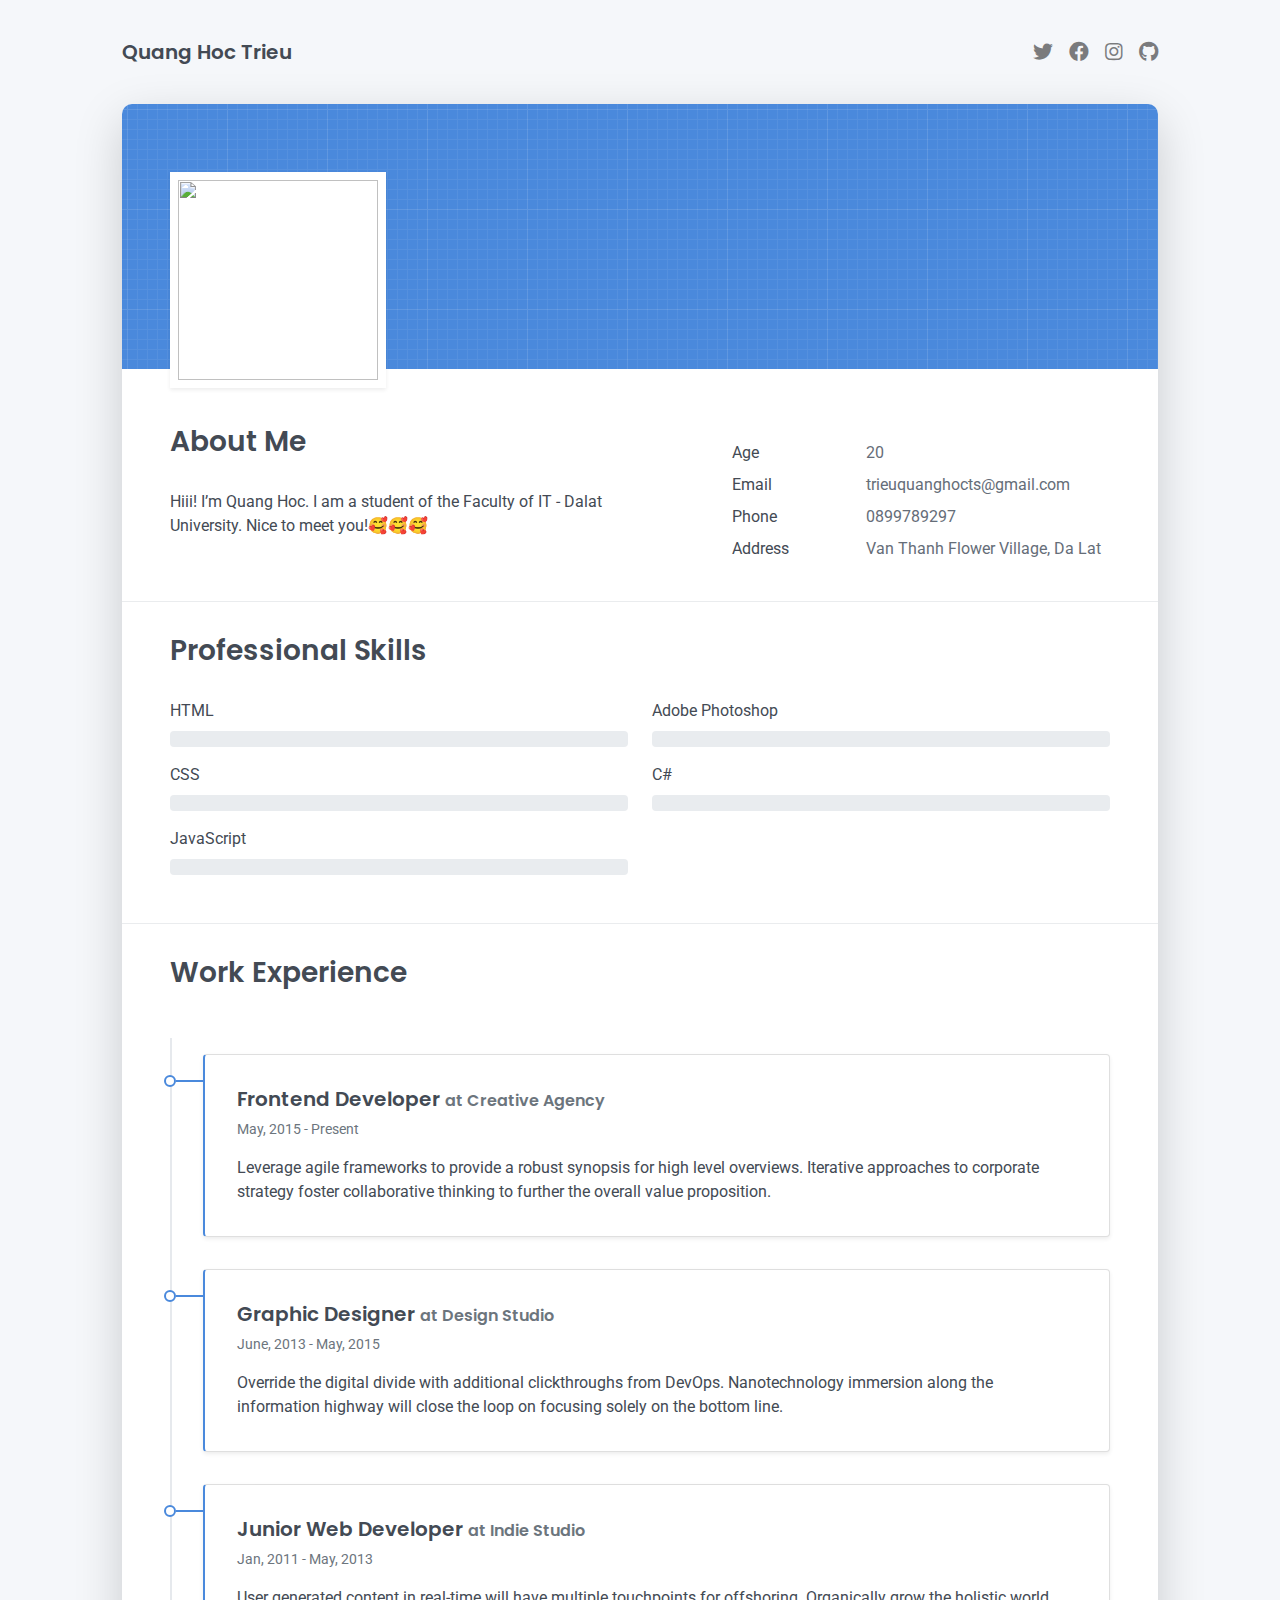
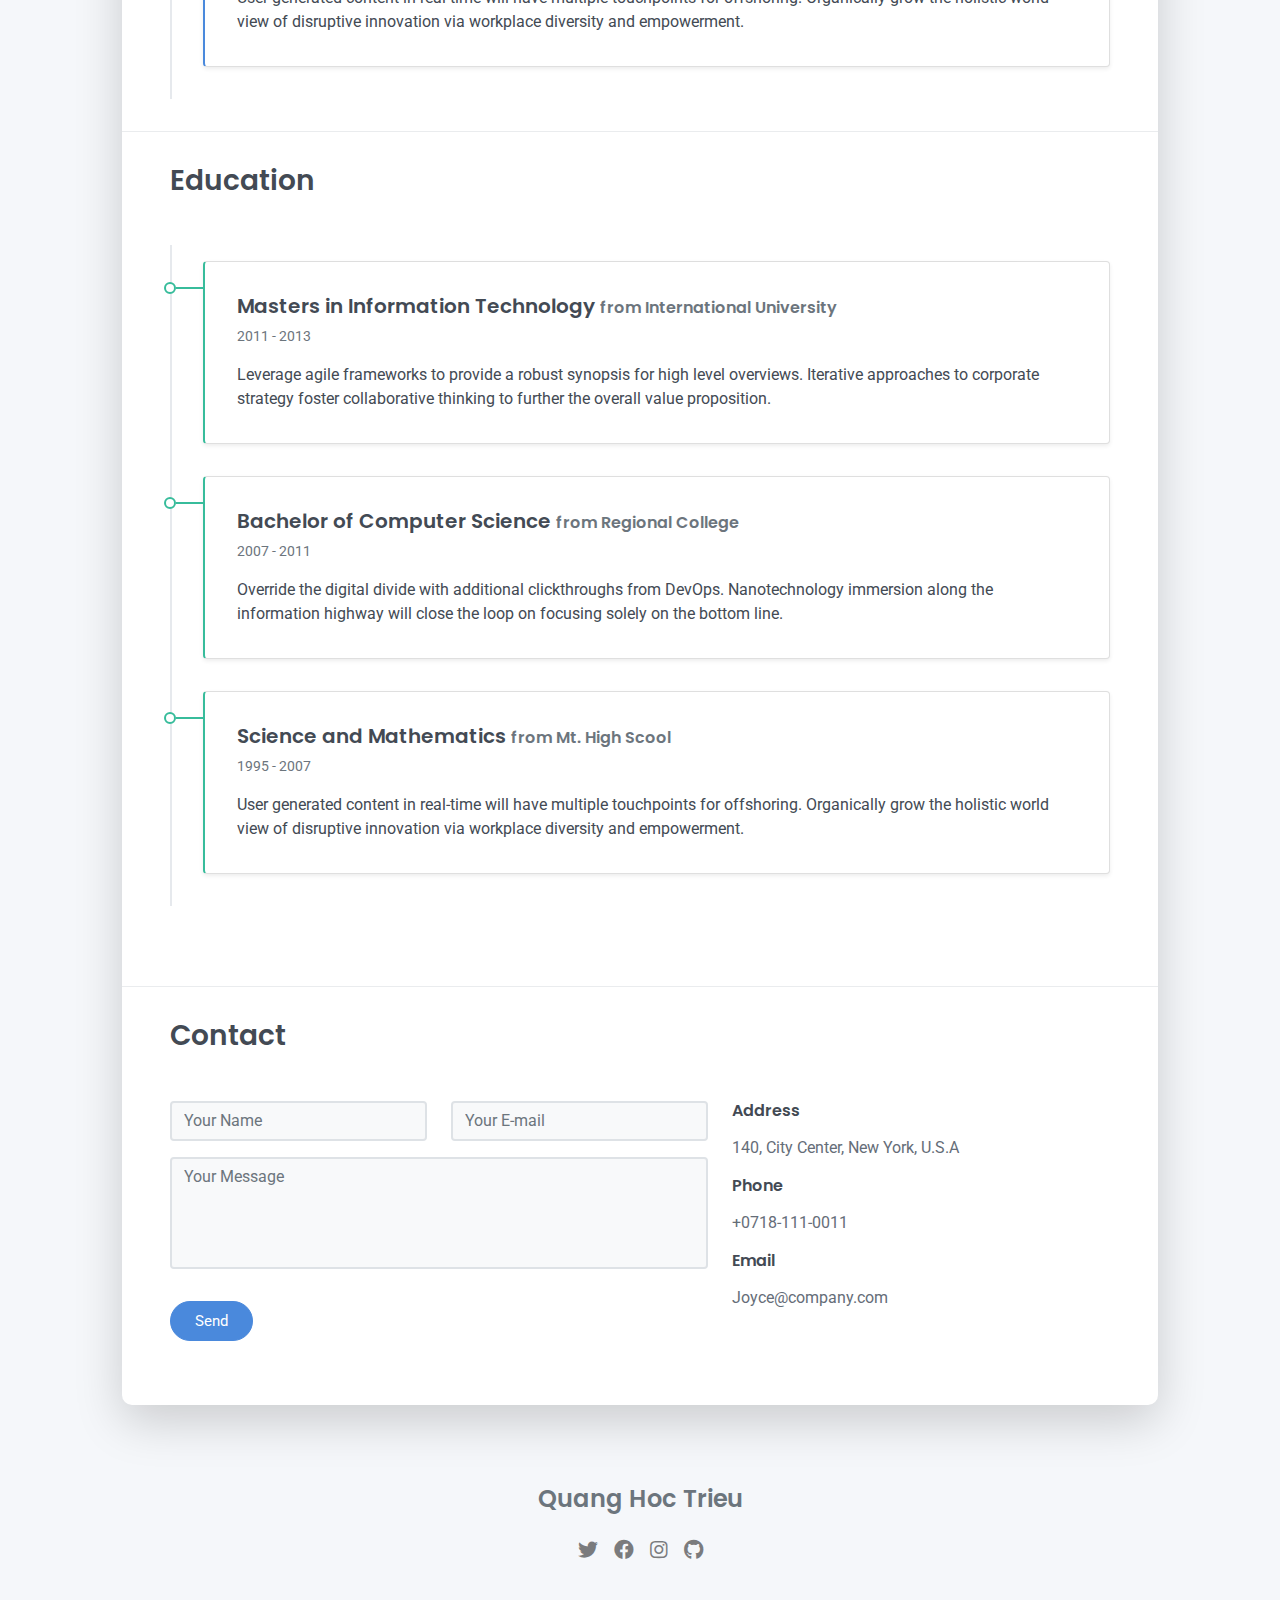
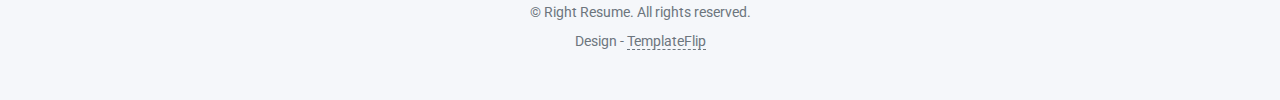
==== index.html @ ffb04900 "Add files via upload" ====
<!DOCTYPE html>
<html lang="en-US">
  <head>
    <meta charset="UTF-8">
    <meta http-equiv="X-UA-Compatible" content="IE=edge">
    <meta name="viewport" content="width=device-width, initial-scale=1">
    <title>Right Resume</title>
    <link rel="preconnect" href="https://fonts.gstatic.com" crossorigin="crossorigin"/>
    <link rel="preload" as="style" href="https://fonts.googleapis.com/css2?family=Poppins:wght@600&amp;family=Roboto:wght@300;400;500;700&amp;display=swap"/>
    <link rel="stylesheet" href="https://fonts.googleapis.com/css2?family=Poppins:wght@600&amp;family=Roboto:wght@300;400;500;700&amp;display=swap" media="print" onload="this.media='all'"/>
    <noscript>
      <link rel="stylesheet" href="https://fonts.googleapis.com/css2?family=Poppins:wght@600&amp;family=Roboto:wght@300;400;500;700&amp;display=swap"/>
    </noscript>
    <link href="css/font-awesome/css/all.min.css?ver=1.2.0" rel="stylesheet">
    <link href="css/bootstrap.min.css?ver=1.2.0" rel="stylesheet">
    <link href="css/aos.css?ver=1.2.0" rel="stylesheet">
    <link href="css/main.css?ver=1.2.0" rel="stylesheet">
    <noscript>
      <style type="text/css">
        [data-aos] {
            opacity: 1 !important;
            transform: translate(0) scale(1) !important;
        }
      </style>
    </noscript>
  </head>
  <body id="top">
    <header class="d-print-none">
      <div class="container text-center text-lg-left">
        <div class="py-3 clearfix">
          <h1 class="site-title mb-0">Quang Hoc Trieu</h1>
          <div class="site-nav">
            <nav role="navigation">
              <ul class="nav justify-content-center">
                <li class="nav-item"><a class="nav-link" href="https://twitter.com" title="Twitter"><i class="fab fa-twitter"></i><span class="menu-title sr-only">Twitter</span></a>
                </li>
                <li class="nav-item"><a class="nav-link" href="https://www.facebook.com/wanghoctrieu" title="Facebook"><i class="fab fa-facebook"></i><span class="menu-title sr-only">Facebook</span></a>
                </li>
                <li class="nav-item"><a class="nav-link" href="https://www.instagram.com/_wang.hoc_" title="Instagram"><i class="fab fa-instagram"></i><span class="menu-title sr-only">Instagram</span></a>
                </li>
                <li class="nav-item"><a class="nav-link" href="https://github.com/wanghoc" title="Github"><i class="fab fa-github"></i><span class="menu-title sr-only">Github</span></a>
                </li>
              </ul>
            </nav>
          </div>
        </div>
      </div>
    </header>
    <div class="page-content">
      <div class="container">
<div class="cover shadow-lg bg-white">
  <div class="cover-bg p-3 p-lg-4 text-white">
    <div class="row">
      <div class="col-lg-4 col-md-5">
        <div class="avatar hover-effect bg-white shadow-sm p-1"><img src="images/avatar.jpg" width="200" height="200"/></div>
      </div>
      <div class="col-lg-8 col-md-7 text-center text-md-start">
        <h2 class="h1 mt-2" data-aos="fade-left" data-aos-delay="0">Quang Hoc Trieu</h2>
        <p data-aos="fade-left" data-aos-delay="100">Graphic Designer & Web Developer</p>
        <div class="d-print-none" data-aos="fade-left" data-aos-delay="200"><a class="btn btn-light text-dark shadow-sm mt-1 me-1" href="CV.pdf" target="_blank">Download CV</a><a class="btn btn-success shadow-sm mt-1" href="#contact">Hire Me</a></div>
      </div>
    </div>
  </div>
  <div class="about-section pt-4 px-3 px-lg-4 mt-1">
    <div class="row">
      <div class="col-md-6">
        <h2 class="h3 mb-3">About Me</h2>
        <p>Hiii! I’m Quang Hoc. I am a student of the Faculty of IT - Dalat University. Nice to meet you!🥰🥰🥰</p>
      </div>
      <div class="col-md-5 offset-md-1">
        <div class="row mt-2">
          <div class="col-sm-4">
            <div class="pb-1">Age</div>
          </div>
          <div class="col-sm-8">
            <div class="pb-1 text-secondary">20</div>
          </div>
          <div class="col-sm-4">
            <div class="pb-1">Email</div>
          </div>
          <div class="col-sm-8">
            <div class="pb-1 text-secondary">trieuquanghocts@gmail.com</div>
          </div>
          <div class="col-sm-4">
            <div class="pb-1">Phone</div>
          </div>
          <div class="col-sm-8">
            <div class="pb-1 text-secondary">0899789297</div>
          </div>
          <div class="col-sm-4">
            <div class="pb-1">Address</div>
          </div>
          <div class="col-sm-8">
            <div class="pb-1 text-secondary">Van Thanh Flower Village, Da Lat</div>
          </div>
        </div>
      </div>
    </div>
  </div>
  <hr class="d-print-none"/>
  <div class="skills-section px-3 px-lg-4">
    <h2 class="h3 mb-3">Professional Skills</h2>
    <div class="row">
      <div class="col-md-6">
        <div class="mb-2"><span>HTML</span>
          <div class="progress my-1">
            <div class="progress-bar bg-primary" role="progressbar" data-aos="zoom-in-right" data-aos-delay="100" data-aos-anchor=".skills-section" style="width: 90%" aria-valuenow="90" aria-valuemin="0" aria-valuemax="100"></div>
          </div>
        </div>
        <div class="mb-2"><span>CSS</span>
          <div class="progress my-1">
            <div class="progress-bar bg-primary" role="progressbar" data-aos="zoom-in-right" data-aos-delay="200" data-aos-anchor=".skills-section" style="width: 85%" aria-valuenow="85" aria-valuemin="0" aria-valuemax="100"></div>
          </div>
        </div>
        <div class="mb-2"><span>JavaScript</span>
          <div class="progress my-1">
            <div class="progress-bar bg-primary" role="progressbar" data-aos="zoom-in-right" data-aos-delay="300" data-aos-anchor=".skills-section" style="width: 75%" aria-valuenow="75" aria-valuemin="0" aria-valuemax="100"></div>
          </div>
        </div>
      </div>
      <div class="col-md-6">
        <div class="mb-2"><span>Adobe Photoshop</span>
          <div class="progress my-1">
            <div class="progress-bar bg-success" role="progressbar" data-aos="zoom-in-right" data-aos-delay="400" data-aos-anchor=".skills-section" style="width: 90%" aria-valuenow="90" aria-valuemin="0" aria-valuemax="100"></div>
          </div>
        </div>
        <div class="mb-2"><span>C#</span>
          <div class="progress my-1">
            <div class="progress-bar bg-success" role="progressbar" data-aos="zoom-in-right" data-aos-delay="600" data-aos-anchor=".skills-section" style="width: 75%" aria-valuenow="75" aria-valuemin="0" aria-valuemax="100"></div>
          </div>
        </div>
      </div>
    </div>
  </div>
  <hr class="d-print-none"/>
  <div class="work-experience-section px-3 px-lg-4">
    <h2 class="h3 mb-4">Work Experience</h2>
    <div class="timeline">
      <div class="timeline-card timeline-card-primary card shadow-sm">
        <div class="card-body">
          <div class="h5 mb-1">Frontend Developer <span class="text-muted h6">at Creative Agency</span></div>
          <div class="text-muted text-small mb-2">May, 2015 - Present</div>
          <div>Leverage agile frameworks to provide a robust synopsis for high level overviews. Iterative approaches to corporate strategy foster collaborative thinking to further the overall value proposition.</div>
        </div>
      </div>
      <div class="timeline-card timeline-card-primary card shadow-sm">
        <div class="card-body">
          <div class="h5 mb-1">Graphic Designer <span class="text-muted h6">at Design Studio</span></div>
          <div class="text-muted text-small mb-2">June, 2013 - May, 2015</div>
          <div>Override the digital divide with additional clickthroughs from DevOps. Nanotechnology immersion along the information highway will close the loop on focusing solely on the bottom line.</div>
        </div>
      </div>
      <div class="timeline-card timeline-card-primary card shadow-sm">
        <div class="card-body">
          <div class="h5 mb-1">Junior Web Developer <span class="text-muted h6">at Indie Studio</span></div>
          <div class="text-muted text-small mb-2">Jan, 2011 - May, 2013</div>
          <div>User generated content in real-time will have multiple touchpoints for offshoring. Organically grow the holistic world view of disruptive innovation via workplace diversity and empowerment.</div>
        </div>
      </div>
    </div>
  </div>
  <hr class="d-print-none"/>
  <div class="page-break"></div>
  <div class="education-section px-3 px-lg-4 pb-4">
    <h2 class="h3 mb-4">Education</h2>
    <div class="timeline">
      <div class="timeline-card timeline-card-success card shadow-sm">
        <div class="card-body">
          <div class="h5 mb-1">Masters in Information Technology <span class="text-muted h6">from International University</span></div>
          <div class="text-muted text-small mb-2">2011 - 2013</div>
          <div>Leverage agile frameworks to provide a robust synopsis for high level overviews. Iterative approaches to corporate strategy foster collaborative thinking to further the overall value proposition.</div>
        </div>
      </div>
      <div class="timeline-card timeline-card-success card shadow-sm">
        <div class="card-body">
          <div class="h5 mb-1">Bachelor of Computer Science <span class="text-muted h6">from Regional College</span></div>
          <div class="text-muted text-small mb-2">2007 - 2011</div>
          <div>Override the digital divide with additional clickthroughs from DevOps. Nanotechnology immersion along the information highway will close the loop on focusing solely on the bottom line.</div>
        </div>
      </div>
      <div class="timeline-card timeline-card-success card shadow-sm">
        <div class="card-body">
          <div class="h5 mb-1">Science and Mathematics <span class="text-muted h6">from Mt. High Scool</span></div>
          <div class="text-muted text-small mb-2">1995 - 2007</div>
          <div>User generated content in real-time will have multiple touchpoints for offshoring. Organically grow the holistic world view of disruptive innovation via workplace diversity and empowerment.</div>
        </div>
      </div>
    </div>
  </div>
  <hr class="d-print-none"/>
  <div class="contant-section px-3 px-lg-4 pb-4" id="contact">
    <h2 class="h3 text mb-3">Contact</h2>
    <div class="row">
      <div class="col-md-7 d-print-none">
        <div class="my-2"><form action="https://formspree.io/your@email.com"
    method="POST">
  <div class="row">
    <div class="col-6">
      <input class="form-control" type="text" id="name" name="name" placeholder="Your Name" required>
    </div>
    <div class="col-6">
      <input class="form-control" type="email" id="email" name="_replyto" placeholder="Your E-mail" required>
    </div>
  </div>
  <div class="form-group my-2">
    <textarea class="form-control" style="resize: none;" id="message" name="message" rows="4"  placeholder="Your Message" required></textarea>
  </div>
  <button class="btn btn-primary mt-2" type="submit">Send</button>
</form>
        </div>
      </div>
      <div class="col">
        <div class="mt-2">
          <h3 class="h6">Address</h3>
          <div class="pb-2 text-secondary">140, City Center, New York, U.S.A</div>
          <h3 class="h6">Phone</h3>
          <div class="pb-2 text-secondary">+0718-111-0011</div>
          <h3 class="h6">Email</h3>
          <div class="pb-2 text-secondary">Joyce@company.com</div>
        </div>
      </div>
      <div class="col d-none d-print-block">
        <div class="mt-2">
          <div>
            <div class="mb-2">
              <div class="text-dark"><i class="fab fa-twitter mr-1"></i><span>https://twitter.com/templateflip</span>
              </div>
            </div>
            <div class="mb-2">
              <div class="text-dark"><i class="fab fa-facebook mr-1"></i><span>https://www.facebook.com/templateflip</span>
              </div>
            </div>
            <div class="mb-2">
              <div class="text-dark"><i class="fab fa-instagram mr-1"></i><span>https://www.instagram.com/templateflip</span>
              </div>
            </div>
            <div class="mb-2">
              <div class="text-dark"><i class="fab fa-github mr-1"></i><span>https://github.com/templateflip</span>
              </div>
            </div>
          </div>
        </div>
      </div>
    </div>
  </div>
</div></div>
    </div>
    <footer class="pt-4 pb-4 text-muted text-center d-print-none">
      <div class="container">
        <div class="my-3">
          <div class="h4">Quang Hoc Trieu</div>
          <div class="footer-nav">
            <nav role="navigation">
              <ul class="nav justify-content-center">
                <li class="nav-item"><a class="nav-link" href="https://twitter.com/templateflip" title="Twitter"><i class="fab fa-twitter"></i><span class="menu-title sr-only">Twitter</span></a>
                </li>
                <li class="nav-item"><a class="nav-link" href="https://www.facebook.com/templateflip" title="Facebook"><i class="fab fa-facebook"></i><span class="menu-title sr-only">Facebook</span></a>
                </li>
                <li class="nav-item"><a class="nav-link" href="https://www.instagram.com/templateflip" title="Instagram"><i class="fab fa-instagram"></i><span class="menu-title sr-only">Instagram</span></a>
                </li>
                <li class="nav-item"><a class="nav-link" href="https://github.com/templateflip" title="Github"><i class="fab fa-github"></i><span class="menu-title sr-only">Github</span></a>
                </li>
              </ul>
            </nav>
          </div>
        </div>
        <div class="text-small">
          <div class="mb-1">&copy; Right Resume. All rights reserved.</div>
          <div>Design - <a href="https://templateflip.com/" target="_blank">TemplateFlip</a></div>
        </div>
      </div>
    </footer>
    <script src="scripts/bootstrap.bundle.min.js?ver=1.2.0"></script>
    <script src="scripts/aos.js?ver=1.2.0"></script>
    <script src="scripts/main.js?ver=1.2.0"></script>
  </body>
</html>
---- css/main.css ----
/* Buttons */
/* Inputs */
/* Timeline custom component */
.timeline {
  border-left: 2px solid #E6E9ED;
  padding: 1rem 0; }

.timeline-card {
  position: relative;
  margin-left: 31px;
  border-left: 2px solid;
  margin-bottom: 2rem; }

.timeline-card:last-child {
  margin-bottom: 1rem; }

.timeline-card:before {
  content: '';
  display: inline-block;
  position: absolute;
  background-color: #fff;
  border-radius: 10px;
  width: 12px;
  height: 12px;
  top: 20px;
  left: -41px;
  border: 2px solid;
  z-index: 2; }

.timeline-card:after {
  content: '';
  display: inline-block;
  position: absolute;
  background-color: currentColor;
  width: 29px;
  height: 2px;
  top: 25px;
  left: -29px;
  z-index: 1; }

.timeline-card-primary {
  border-left-color: #4A89DC; }

.timeline-card-primary:before {
  border-color: #4A89DC; }

.timeline-card-primary:after {
  background-color: #4A89DC; }

.timeline-card-success {
  border-left-color: #37BC9B; }

.timeline-card-success:before {
  border-color: #37BC9B; }

.timeline-card-success:after {
  background-color: #37BC9B; }

html {
  scroll-behavior: smooth; }

.site-title {
  font-size: 1.25rem;
  line-height: 2.5rem; }

.nav-link {
  padding: 0;
  font-size: 1.25rem;
  line-height: 2.5rem;
  color: rgba(0, 0, 0, 0.5); }

.nav-link:hover,
.nav-link:focus,
.active .nav-link {
  color: rgba(0, 0, 0, 0.8); }

.nav-item + .nav-item {
  margin-left: 1rem; }

.cover {
  border-radius: 10px; }

.cover-bg {
  background-color: #4A89DC;
  background-image: url("data:image/svg+xml,%3Csvg xmlns='http://www.w3.org/2000/svg' width='100' height='100' viewBox='0 0 100 100'%3E%3Cg fill-rule='evenodd'%3E%3Cg fill='%23ffffff' fill-opacity='0.12'%3E%3Cpath opacity='.5' d='M96 [base64] 0v-9h-9v9h9zm-10 0v-9h-9v9h9zm-10 0v-9h-9v9h9zm-10 0v-9h-9v9h9zm-10 0v-9h-9v9h9zm-10 0v-9h-9v9h9zm-10 0v-9h-9v9h9zm-10 0v-9h-9v9h9zm-9-10h9v-9h-9v9zm10 0h9v-9h-9v9zm10 0h9v-9h-9v9zm10 0h9v-9h-9v9zm10 0h9v-9h-9v9zm10 0h9v-9h-9v9zm10 0h9v-9h-9v9zm10 0h9v-9h-9v9zm9-10v-9h-9v9h9zm-10 0v-9h-9v9h9zm-10 0v-9h-9v9h9zm-10 0v-9h-9v9h9zm-10 0v-9h-9v9h9zm-10 0v-9h-9v9h9zm-10 0v-9h-9v9h9zm-10 0v-9h-9v9h9zm-9-10h9v-9h-9v9zm10 0h9v-9h-9v9zm10 0h9v-9h-9v9zm10 0h9v-9h-9v9zm10 0h9v-9h-9v9zm10 0h9v-9h-9v9zm10 0h9v-9h-9v9zm10 0h9v-9h-9v9zm9-10v-9h-9v9h9zm-10 0v-9h-9v9h9zm-10 0v-9h-9v9h9zm-10 0v-9h-9v9h9zm-10 0v-9h-9v9h9zm-10 0v-9h-9v9h9zm-10 0v-9h-9v9h9zm-10 0v-9h-9v9h9zm-9-10h9v-9h-9v9zm10 0h9v-9h-9v9zm10 0h9v-9h-9v9zm10 0h9v-9h-9v9zm10 0h9v-9h-9v9zm10 0h9v-9h-9v9zm10 0h9v-9h-9v9zm10 0h9v-9h-9v9zm9-10v-9h-9v9h9zm-10 0v-9h-9v9h9zm-10 0v-9h-9v9h9zm-10 0v-9h-9v9h9zm-10 0v-9h-9v9h9zm-10 0v-9h-9v9h9zm-10 0v-9h-9v9h9zm-10 0v-9h-9v9h9zm-9-10h9v-9h-9v9zm10 0h9v-9h-9v9zm10 0h9v-9h-9v9zm10 0h9v-9h-9v9zm10 0h9v-9h-9v9zm10 0h9v-9h-9v9zm10 0h9v-9h-9v9zm10 0h9v-9h-9v9z'/%3E%3Cpath d='M6 5V0H5v5H0v1h5v94h1V6h94V5H6z'/%3E%3C/g%3E%3C/g%3E%3C/svg%3E");
  border-radius: 10px 10px 0 0; }

.avatar {
  max-width: 216px;
  max-height: 216px;
  margin-top: 20px;
  text-align: center;
  margin-left: auto;
  margin-right: auto; }


footer a:not(.nav-link) {
  color: inherit;
  border-bottom: 1px dashed;
  text-decoration: none;
  cursor: pointer; }

@media (min-width: 48em) {
  .site-title {
    float: left; }
  .site-nav {
    float: right; }
  .avatar {
    margin-bottom: -80px;
    margin-left: 0; } }

@media print {
  body {
    background-color: #fff; }
  .container {
    width: auto;
    max-width: 100%;
    padding: 0; }
  .cover, .cover-bg {
    border-radius: 0; }
  .cover.shadow-lg {
    box-shadow: none !important; }
  .cover-bg {
    padding: 5rem !important;
    padding-bottom: 10px !important; }
  .avatar {
    margin-top: -10px; }
  .about-section {
    padding: 6.5rem 5rem 2rem !important; }
  .skills-section,
  .work-experience-section,
  .education-section,
  .contant-section {
    padding: 1.5rem 5rem 2rem !important; }
  .page-break {
    padding-top: 5rem;
    page-break-before: always; } }
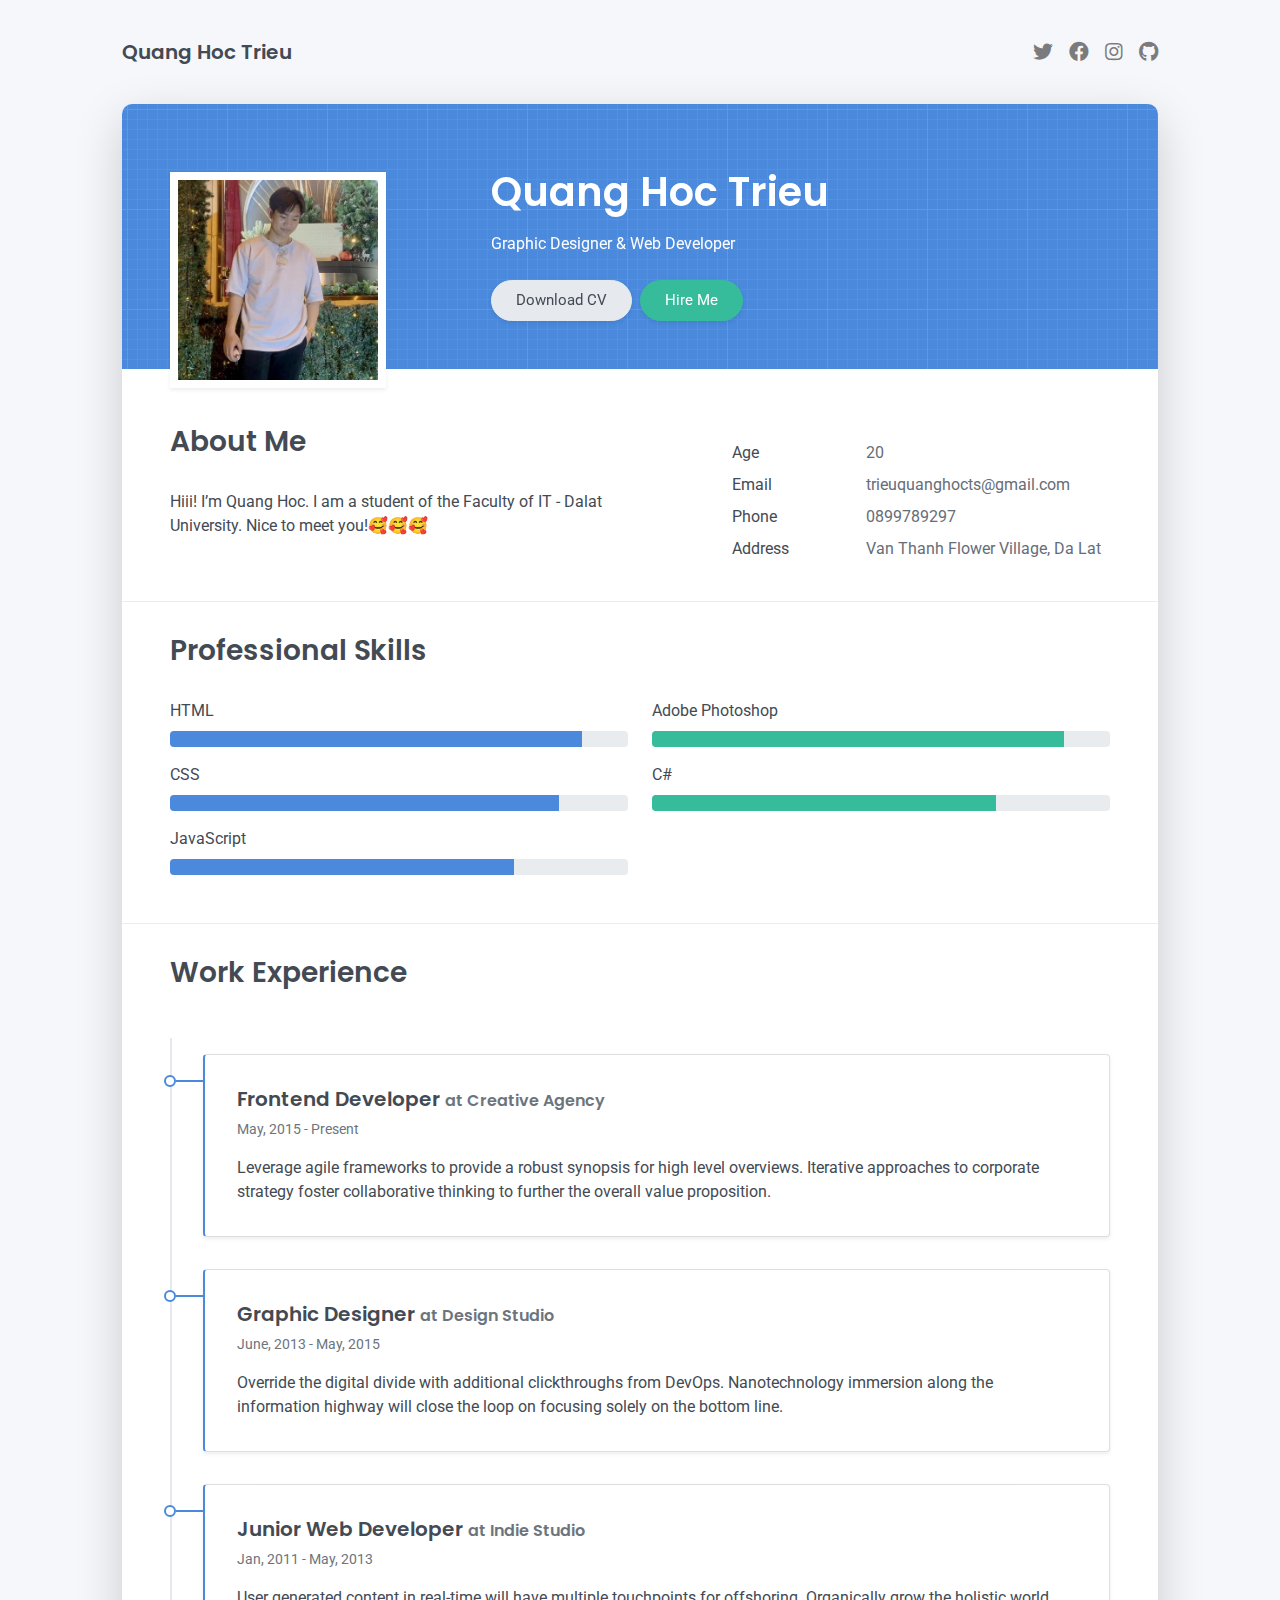
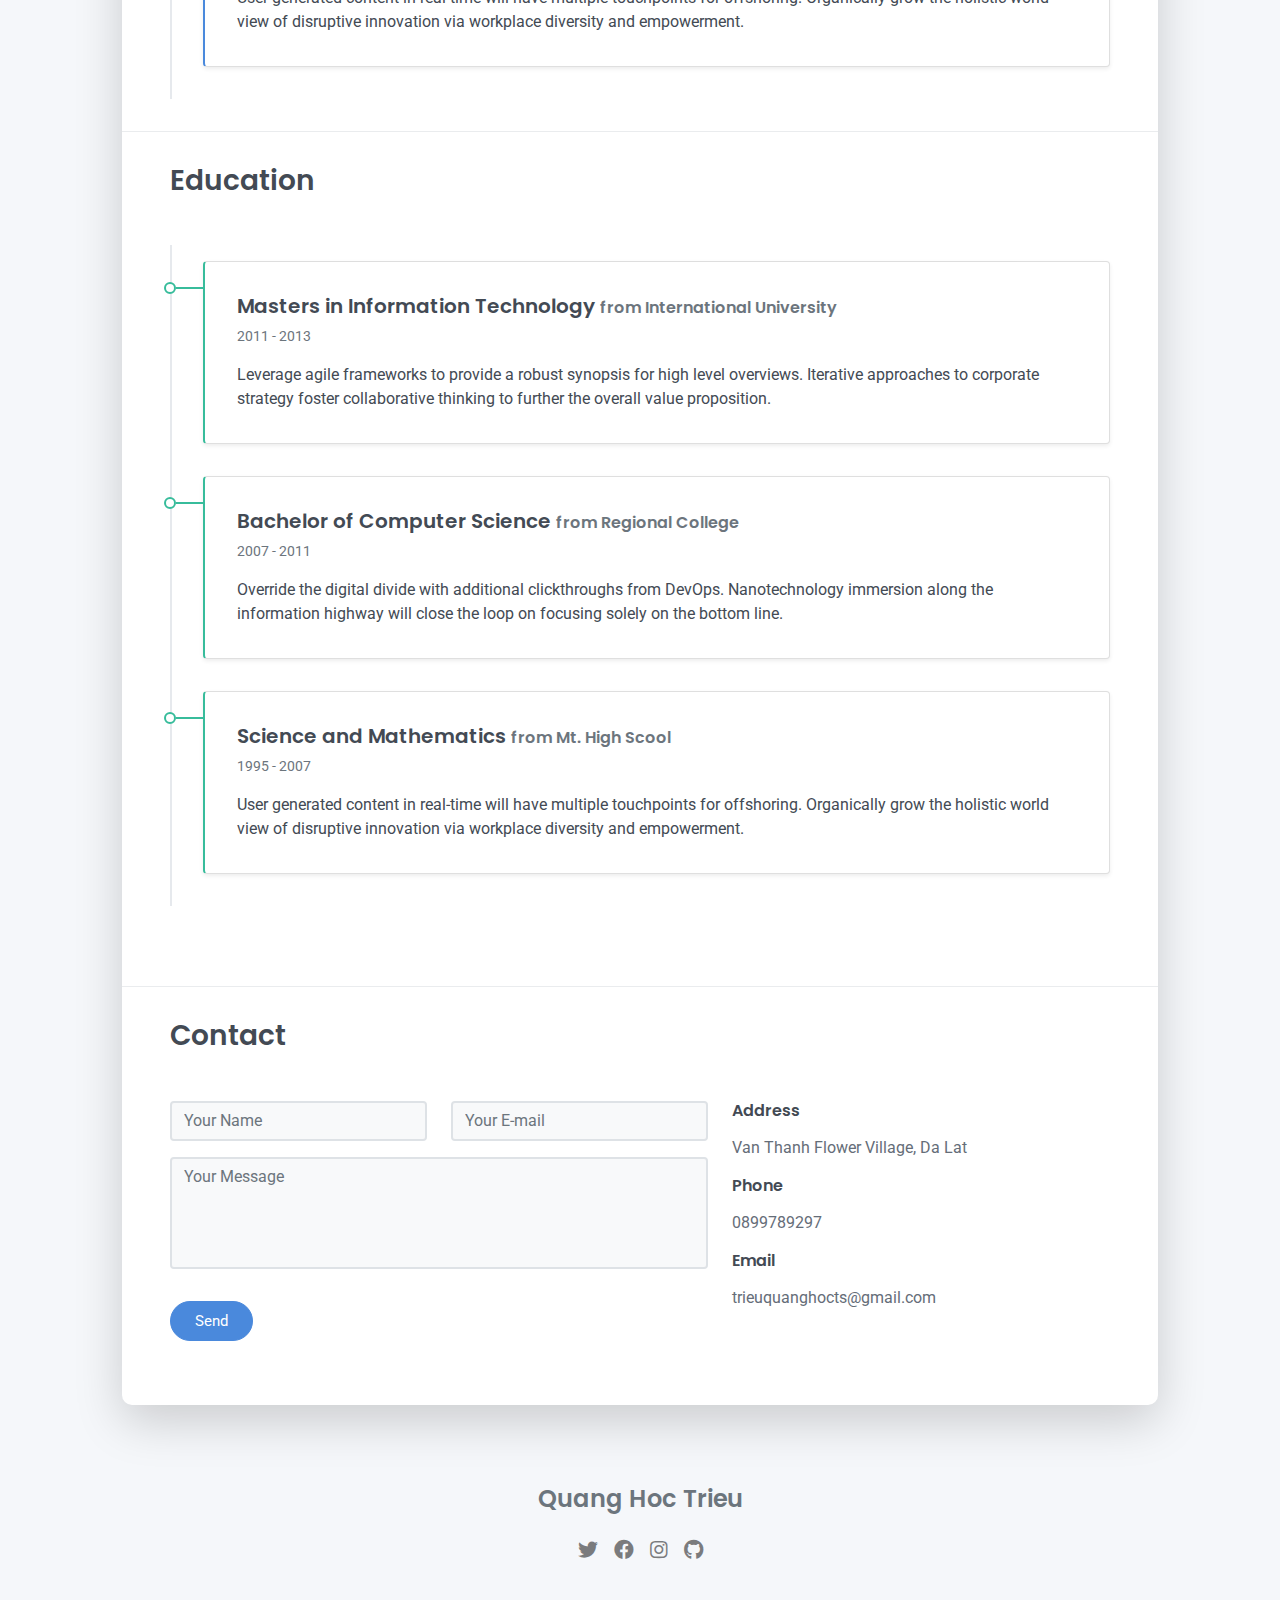
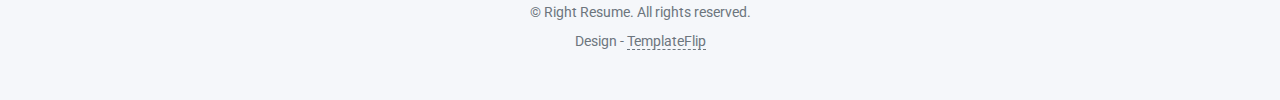
==== commit a743a9f9: "Update index.html" ====
--- a/index.html
+++ b/index.html
@@ -212,30 +212,30 @@
       <div class="col">
         <div class="mt-2">
           <h3 class="h6">Address</h3>
-          <div class="pb-2 text-secondary">140, City Center, New York, U.S.A</div>
+          <div class="pb-2 text-secondary">Van Thanh Flower Village, Da Lat</div>
           <h3 class="h6">Phone</h3>
-          <div class="pb-2 text-secondary">+0718-111-0011</div>
+          <div class="pb-2 text-secondary">0899789297</div>
           <h3 class="h6">Email</h3>
-          <div class="pb-2 text-secondary">Joyce@company.com</div>
+          <div class="pb-2 text-secondary">trieuquanghocts@gmail.com</div>
         </div>
       </div>
       <div class="col d-none d-print-block">
         <div class="mt-2">
           <div>
             <div class="mb-2">
-              <div class="text-dark"><i class="fab fa-twitter mr-1"></i><span>https://twitter.com/templateflip</span>
-              </div>
-            </div>
-            <div class="mb-2">
-              <div class="text-dark"><i class="fab fa-facebook mr-1"></i><span>https://www.facebook.com/templateflip</span>
-              </div>
-            </div>
-            <div class="mb-2">
-              <div class="text-dark"><i class="fab fa-instagram mr-1"></i><span>https://www.instagram.com/templateflip</span>
-              </div>
-            </div>
-            <div class="mb-2">
-              <div class="text-dark"><i class="fab fa-github mr-1"></i><span>https://github.com/templateflip</span>
+              <div class="text-dark"><i class="fab fa-twitter mr-1"></i><span>https://twitter.com</span>
+              </div>
+            </div>
+            <div class="mb-2">
+              <div class="text-dark"><i class="fab fa-facebook mr-1"></i><span>https://www.facebook.com/wanghoctrieu</span>
+              </div>
+            </div>
+            <div class="mb-2">
+              <div class="text-dark"><i class="fab fa-instagram mr-1"></i><span>https://www.instagram.com/_wang.hoc_</span>
+              </div>
+            </div>
+            <div class="mb-2">
+              <div class="text-dark"><i class="fab fa-github mr-1"></i><span>https://github.com/wanghoc</span>
               </div>
             </div>
           </div>
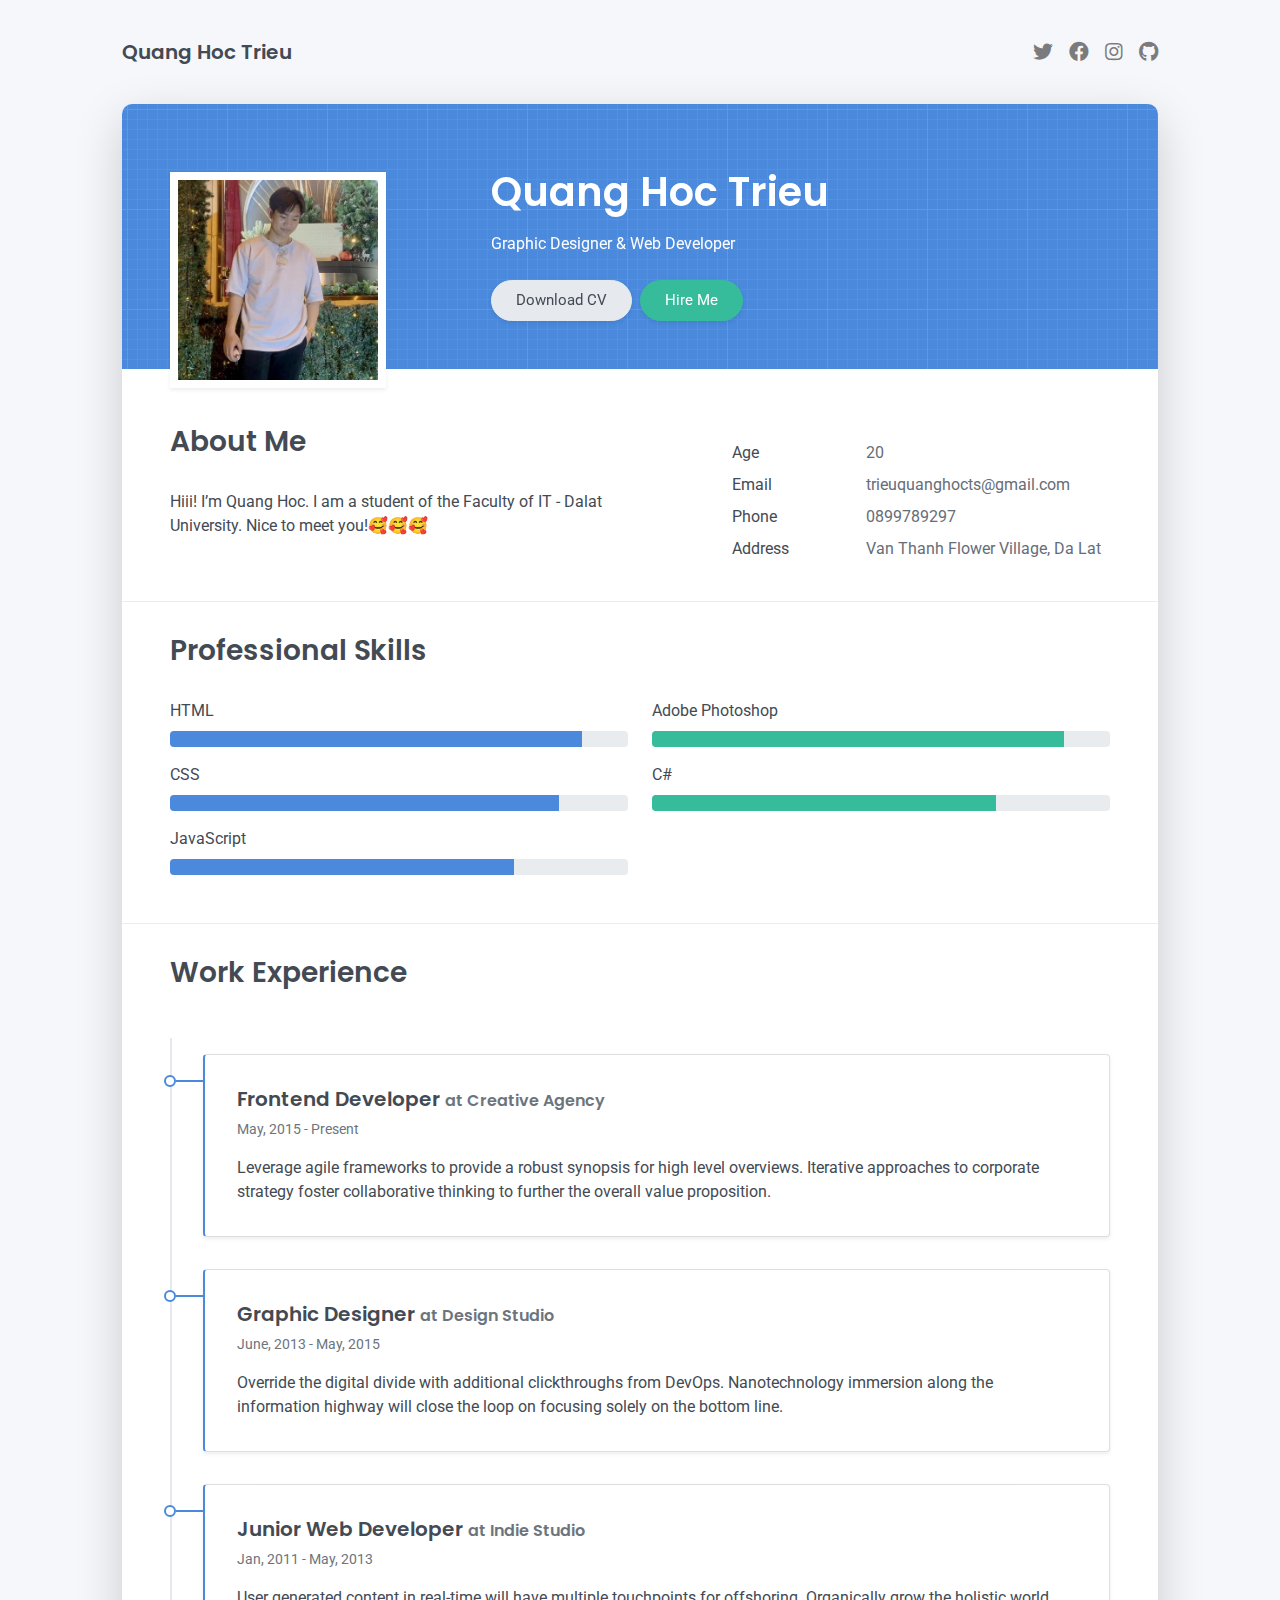
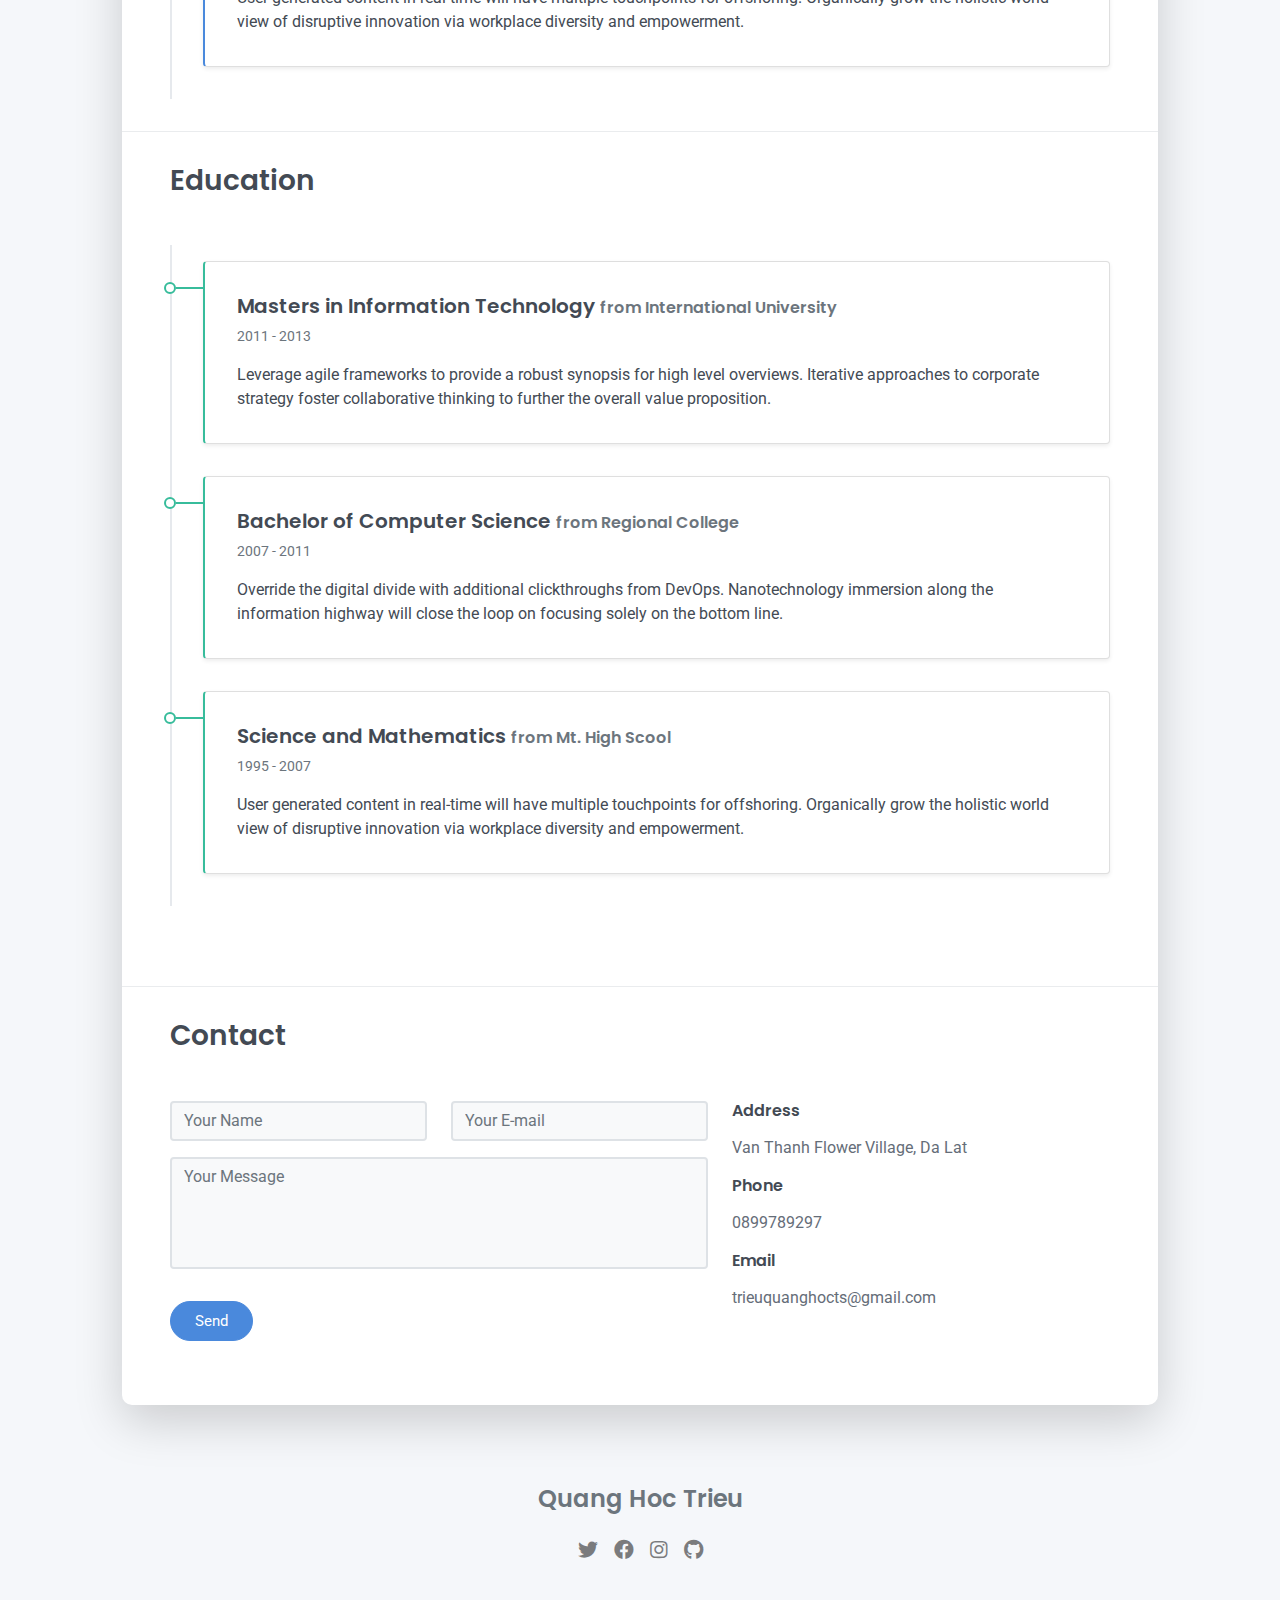
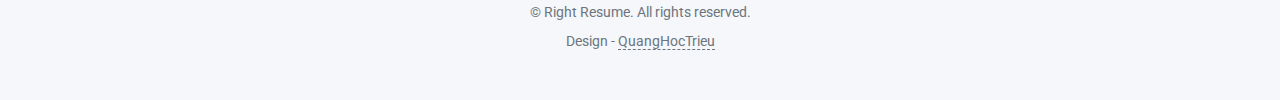
==== commit ae5bee08: "Update index.html" ====
--- a/index.html
+++ b/index.html
@@ -32,7 +32,7 @@
           <div class="site-nav">
             <nav role="navigation">
               <ul class="nav justify-content-center">
-                <li class="nav-item"><a class="nav-link" href="https://twitter.com" title="Twitter"><i class="fab fa-twitter"></i><span class="menu-title sr-only">Twitter</span></a>
+                <li class="nav-item"><a class="nav-link" href="https://www.tiktok.com/@hocquang" title="Twitter"><i class="fab fa-twitter"></i><span class="menu-title sr-only">Twitter</span></a>
                 </li>
                 <li class="nav-item"><a class="nav-link" href="https://www.facebook.com/wanghoctrieu" title="Facebook"><i class="fab fa-facebook"></i><span class="menu-title sr-only">Facebook</span></a>
                 </li>
@@ -223,7 +223,7 @@
         <div class="mt-2">
           <div>
             <div class="mb-2">
-              <div class="text-dark"><i class="fab fa-twitter mr-1"></i><span>https://twitter.com</span>
+              <div class="text-dark"><i class="fab fa-twitter mr-1"></i><span>https://www.tiktok.com/@hocquang</span>
               </div>
             </div>
             <div class="mb-2">
@@ -252,13 +252,13 @@
           <div class="footer-nav">
             <nav role="navigation">
               <ul class="nav justify-content-center">
-                <li class="nav-item"><a class="nav-link" href="https://twitter.com/templateflip" title="Twitter"><i class="fab fa-twitter"></i><span class="menu-title sr-only">Twitter</span></a>
-                </li>
-                <li class="nav-item"><a class="nav-link" href="https://www.facebook.com/templateflip" title="Facebook"><i class="fab fa-facebook"></i><span class="menu-title sr-only">Facebook</span></a>
-                </li>
-                <li class="nav-item"><a class="nav-link" href="https://www.instagram.com/templateflip" title="Instagram"><i class="fab fa-instagram"></i><span class="menu-title sr-only">Instagram</span></a>
-                </li>
-                <li class="nav-item"><a class="nav-link" href="https://github.com/templateflip" title="Github"><i class="fab fa-github"></i><span class="menu-title sr-only">Github</span></a>
+                <li class="nav-item"><a class="nav-link" href="https://www.tiktok.com/@hocquang" title="Twitter"><i class="fab fa-twitter"></i><span class="menu-title sr-only">Twitter</span></a>
+                </li>
+                <li class="nav-item"><a class="nav-link" href="https://www.facebook.com/wanghoctrieu" title="Facebook"><i class="fab fa-facebook"></i><span class="menu-title sr-only">Facebook</span></a>
+                </li>
+                <li class="nav-item"><a class="nav-link" href="https://www.instagram.com/_wang.hoc_" title="Instagram"><i class="fab fa-instagram"></i><span class="menu-title sr-only">Instagram</span></a>
+                </li>
+                <li class="nav-item"><a class="nav-link" href="https://github.com/wanghoc" title="Github"><i class="fab fa-github"></i><span class="menu-title sr-only">Github</span></a>
                 </li>
               </ul>
             </nav>
@@ -266,7 +266,7 @@
         </div>
         <div class="text-small">
           <div class="mb-1">&copy; Right Resume. All rights reserved.</div>
-          <div>Design - <a href="https://templateflip.com/" target="_blank">TemplateFlip</a></div>
+          <div>Design - <a href="https://www.facebook.com/wanghoctrieu/" target="_blank">QuangHocTrieu</a></div>
         </div>
       </div>
     </footer>
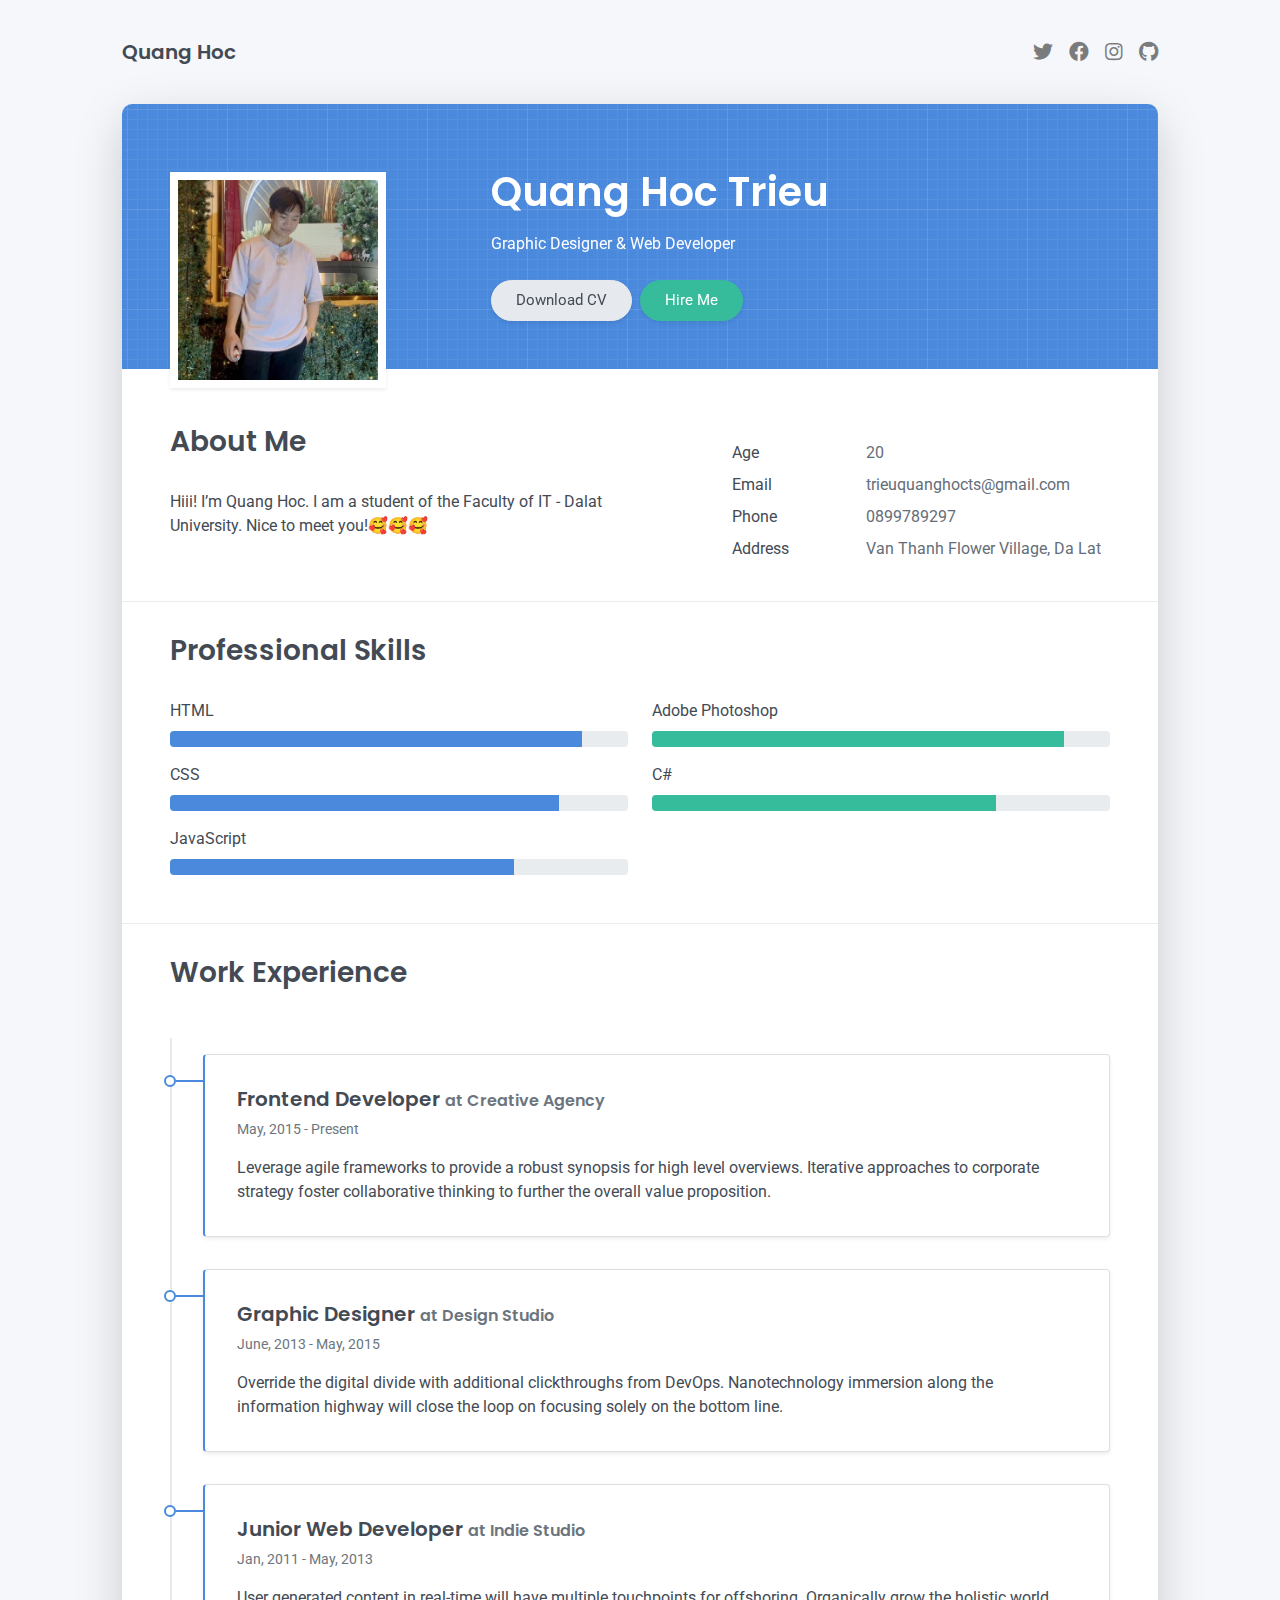
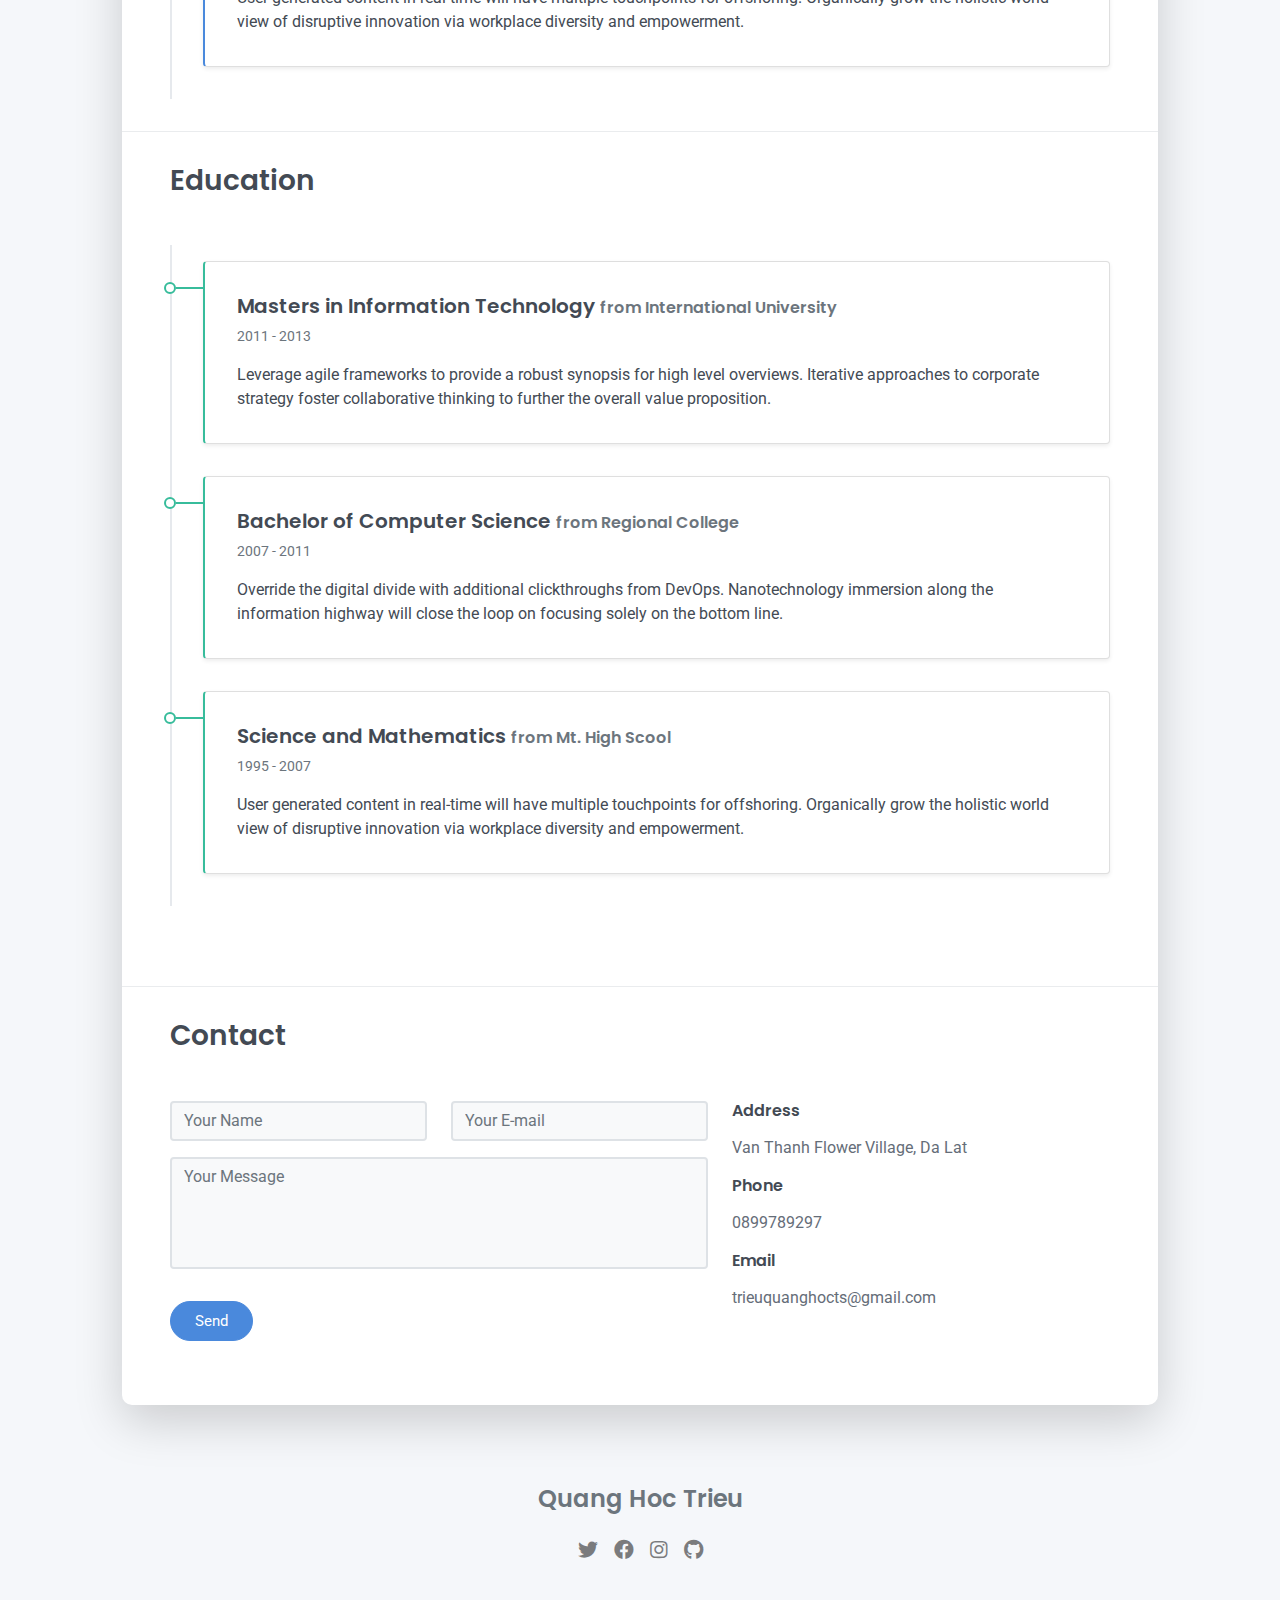
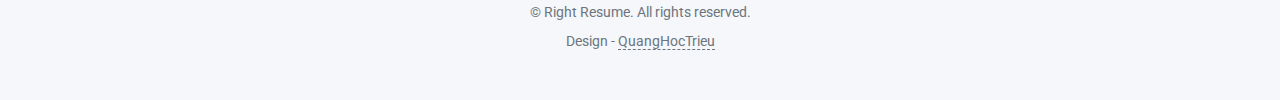
==== commit 80affd94: "Update index.html" ====
--- a/index.html
+++ b/index.html
@@ -4,7 +4,7 @@
     <meta charset="UTF-8">
     <meta http-equiv="X-UA-Compatible" content="IE=edge">
     <meta name="viewport" content="width=device-width, initial-scale=1">
-    <title>Right Resume</title>
+    <title>Quang Hoc's CV</title>
     <link rel="preconnect" href="https://fonts.gstatic.com" crossorigin="crossorigin"/>
     <link rel="preload" as="style" href="https://fonts.googleapis.com/css2?family=Poppins:wght@600&amp;family=Roboto:wght@300;400;500;700&amp;display=swap"/>
     <link rel="stylesheet" href="https://fonts.googleapis.com/css2?family=Poppins:wght@600&amp;family=Roboto:wght@300;400;500;700&amp;display=swap" media="print" onload="this.media='all'"/>
@@ -28,7 +28,7 @@
     <header class="d-print-none">
       <div class="container text-center text-lg-left">
         <div class="py-3 clearfix">
-          <h1 class="site-title mb-0">Quang Hoc Trieu</h1>
+          <h1 class="site-title mb-0">Quang Hoc</h1>
           <div class="site-nav">
             <nav role="navigation">
               <ul class="nav justify-content-center">
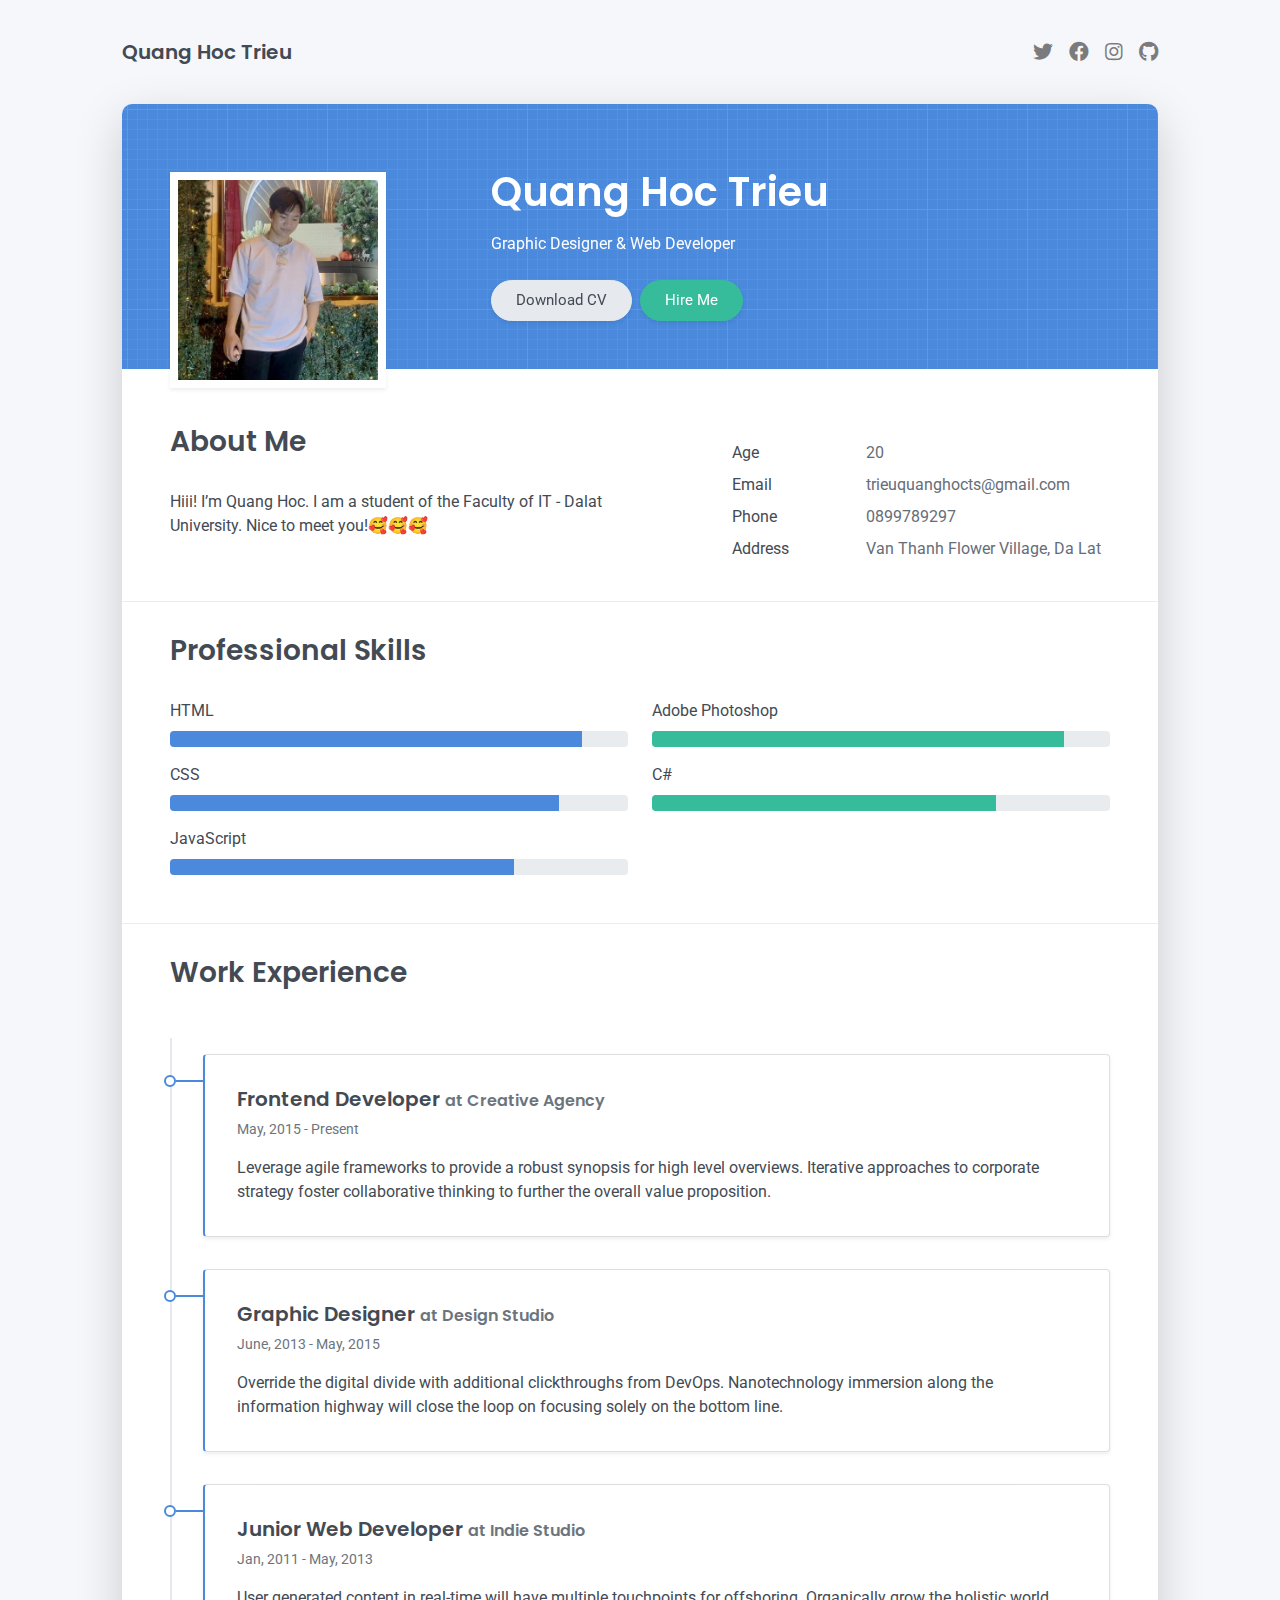
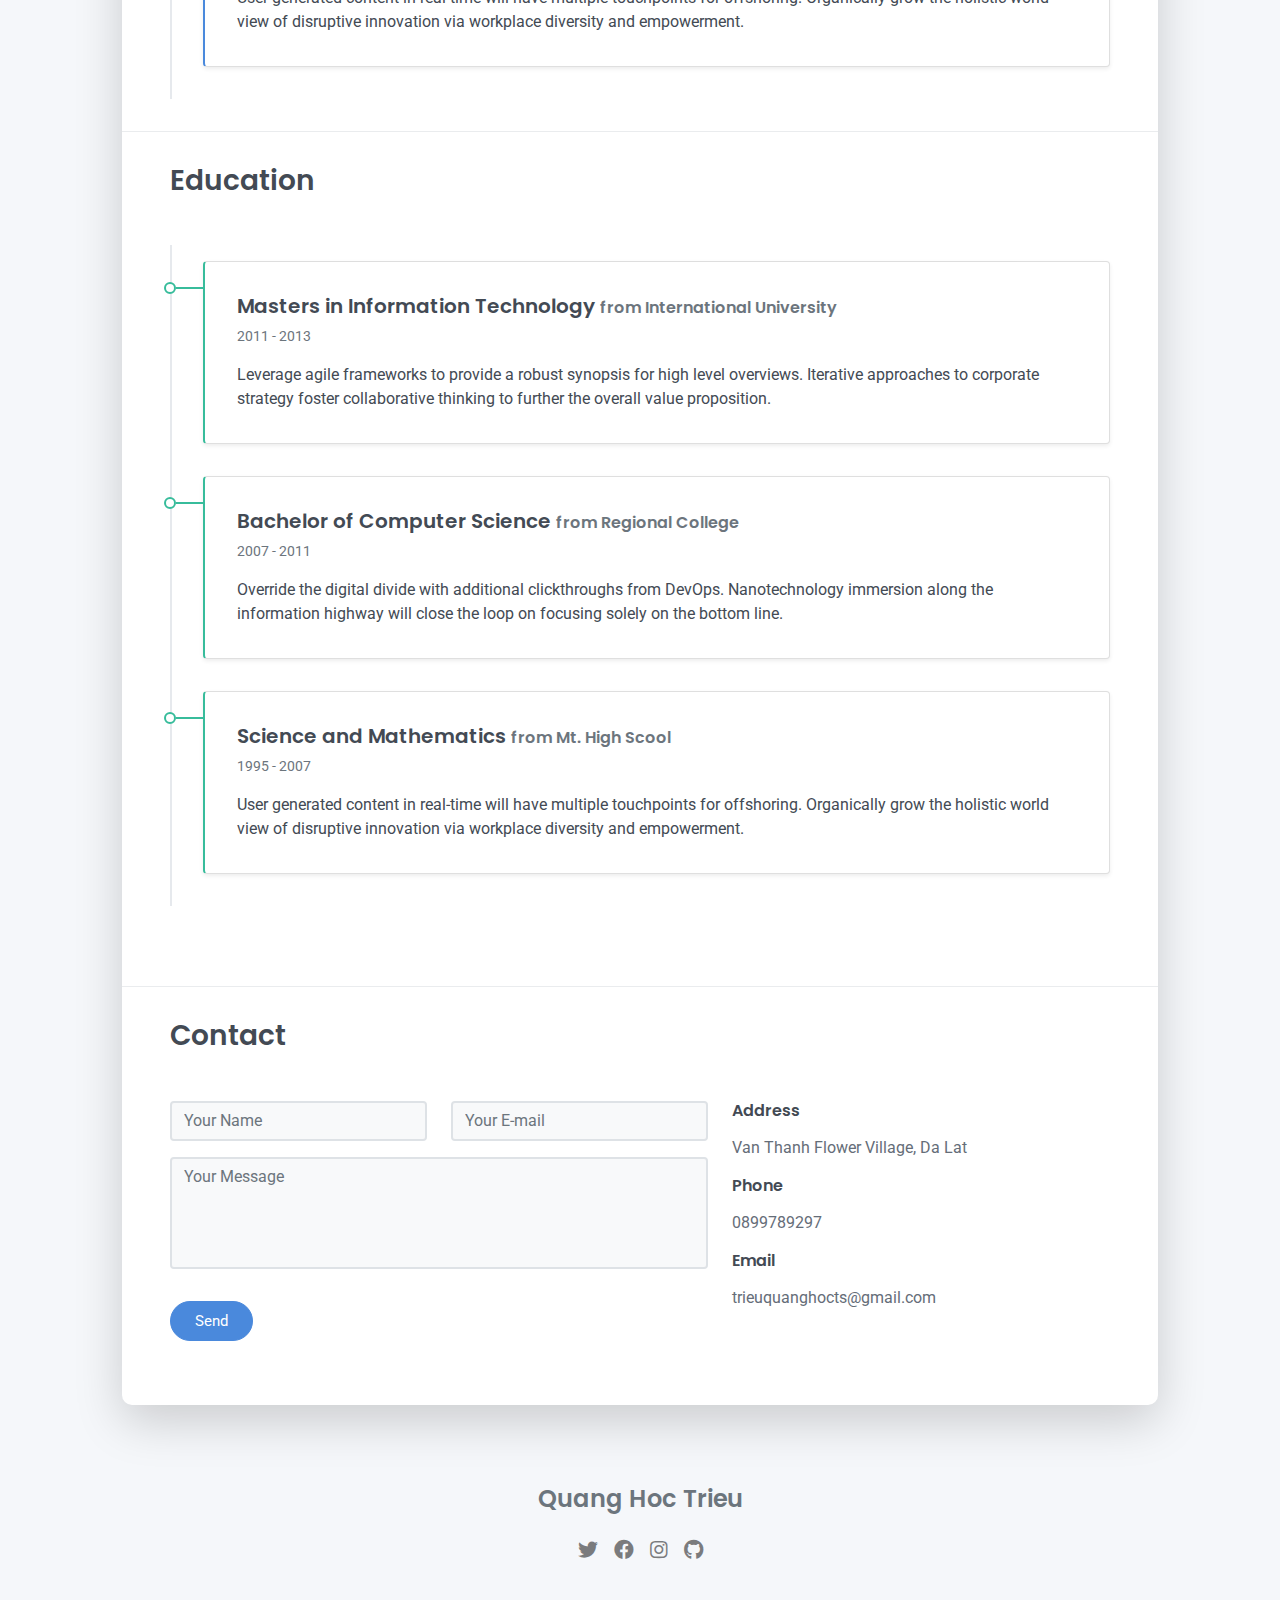
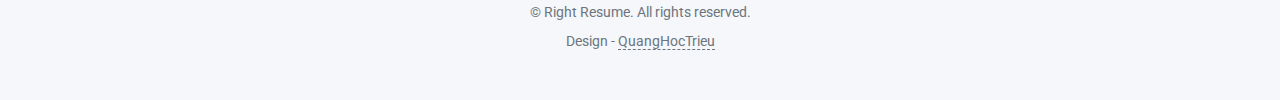
==== commit 1661a0b9: "Update index.html" ====
--- a/index.html
+++ b/index.html
@@ -28,7 +28,7 @@
     <header class="d-print-none">
       <div class="container text-center text-lg-left">
         <div class="py-3 clearfix">
-          <h1 class="site-title mb-0">Quang Hoc</h1>
+          <h1 class="site-title mb-0">Quang Hoc Trieu</h1>
           <div class="site-nav">
             <nav role="navigation">
               <ul class="nav justify-content-center">
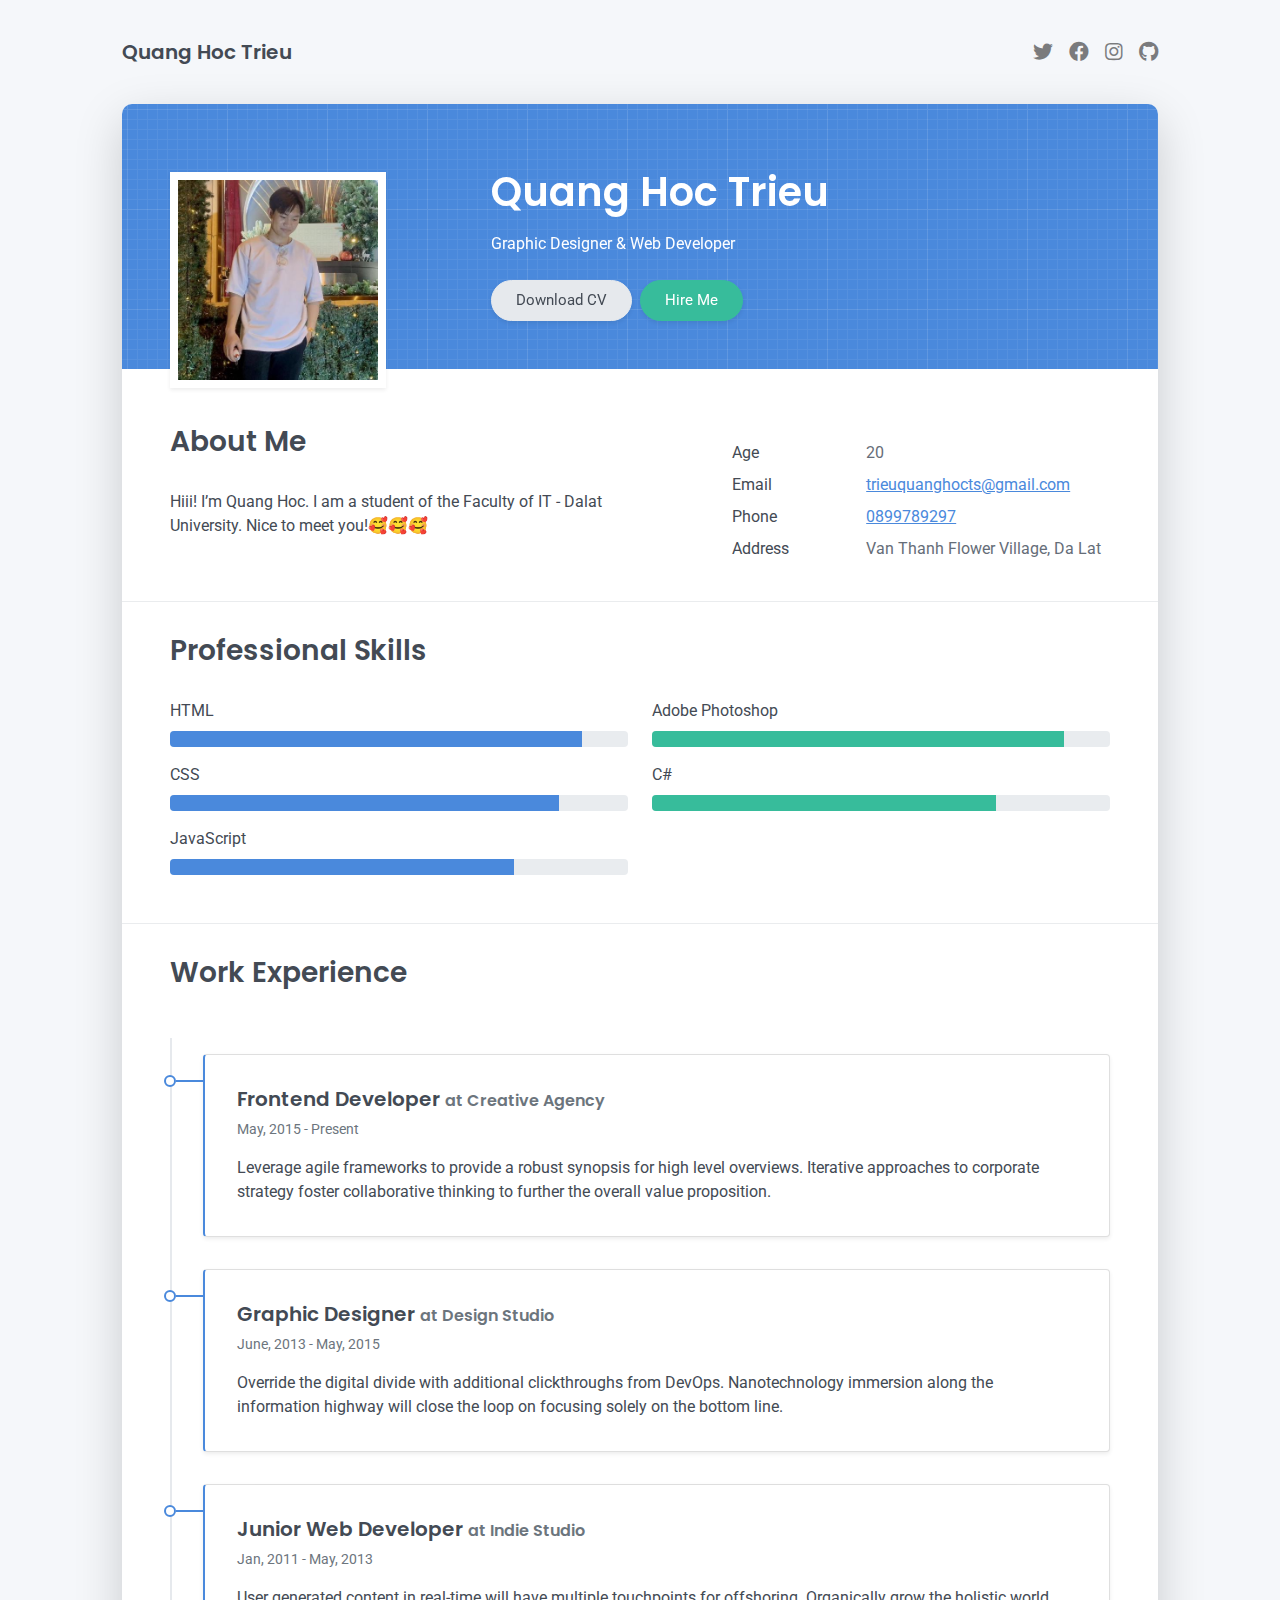
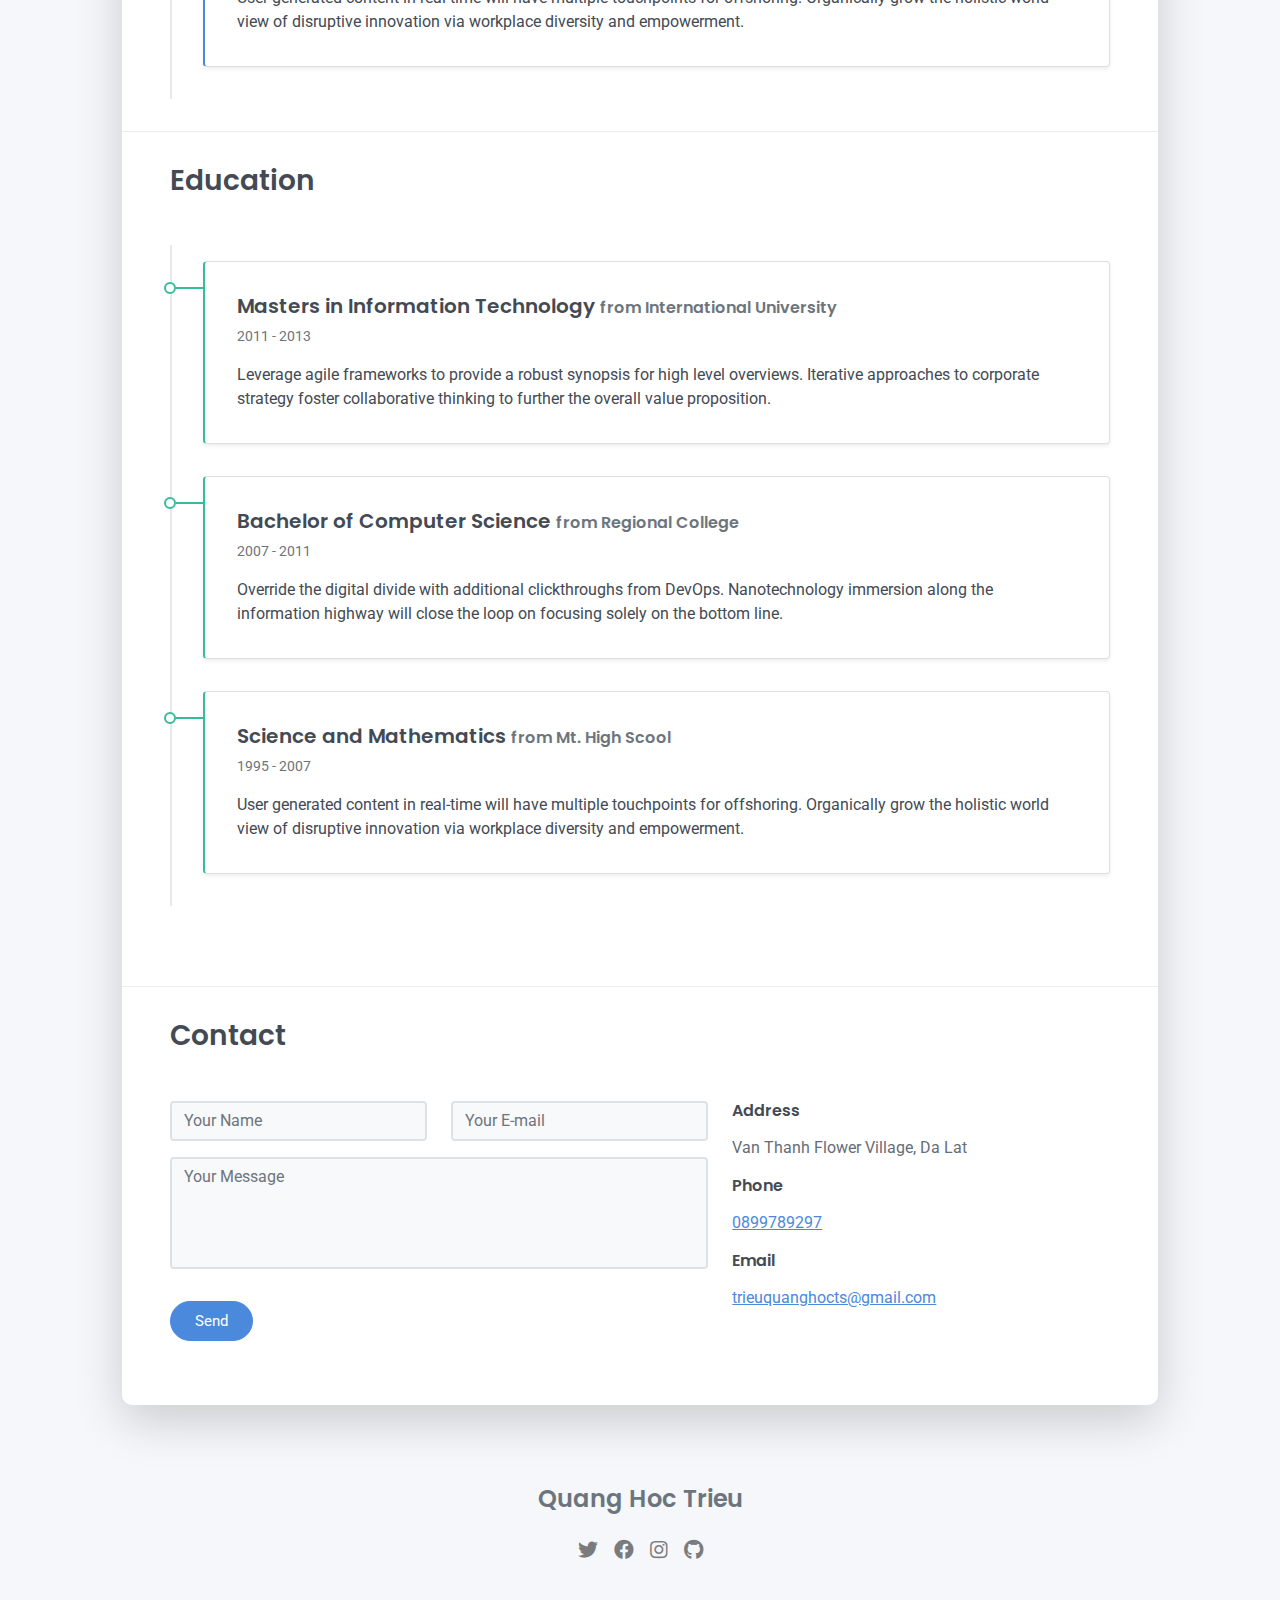
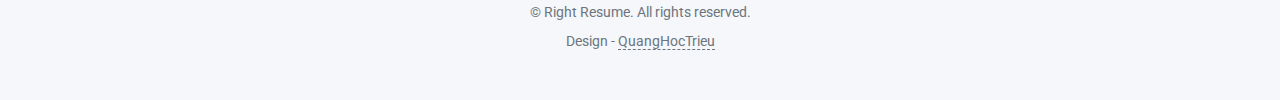
==== commit a3271a38: "Update index.html" ====
--- a/index.html
+++ b/index.html
@@ -57,7 +57,7 @@
       <div class="col-lg-8 col-md-7 text-center text-md-start">
         <h2 class="h1 mt-2" data-aos="fade-left" data-aos-delay="0">Quang Hoc Trieu</h2>
         <p data-aos="fade-left" data-aos-delay="100">Graphic Designer & Web Developer</p>
-        <div class="d-print-none" data-aos="fade-left" data-aos-delay="200"><a class="btn btn-light text-dark shadow-sm mt-1 me-1" href="CV.pdf" target="_blank">Download CV</a><a class="btn btn-success shadow-sm mt-1" href="#contact">Hire Me</a></div>
+        <div class="d-print-none" data-aos="fade-left" data-aos-delay="200"><a class="btn btn-light text-dark shadow-sm mt-1 me-1" href="CV.pdf" download="CV.pdf" target="_blank">Download CV</a><a class="btn btn-success shadow-sm mt-1" href="#contact">Hire Me</a></div>
       </div>
     </div>
   </div>
@@ -79,13 +79,13 @@
             <div class="pb-1">Email</div>
           </div>
           <div class="col-sm-8">
-            <div class="pb-1 text-secondary">trieuquanghocts@gmail.com</div>
+            <div class="pb-1 text-secondary"><a href="mailto: trieuquanghocts@gmail.com">trieuquanghocts@gmail.com</a></div>
           </div>
           <div class="col-sm-4">
             <div class="pb-1">Phone</div>
           </div>
           <div class="col-sm-8">
-            <div class="pb-1 text-secondary">0899789297</div>
+            <div class="pb-1 text-secondary"><a href="tel:  0899789297">0899789297</a></div>
           </div>
           <div class="col-sm-4">
             <div class="pb-1">Address</div>
@@ -214,9 +214,9 @@
           <h3 class="h6">Address</h3>
           <div class="pb-2 text-secondary">Van Thanh Flower Village, Da Lat</div>
           <h3 class="h6">Phone</h3>
-          <div class="pb-2 text-secondary">0899789297</div>
+          <div class="pb-2 text-secondary"><a href="tel: 0899789297">0899789297</a></div>
           <h3 class="h6">Email</h3>
-          <div class="pb-2 text-secondary">trieuquanghocts@gmail.com</div>
+          <div class="pb-2 text-secondary"><a href="mailto:trieuquanghocts@gmail.com">trieuquanghocts@gmail.com</a></div>
         </div>
       </div>
       <div class="col d-none d-print-block">
